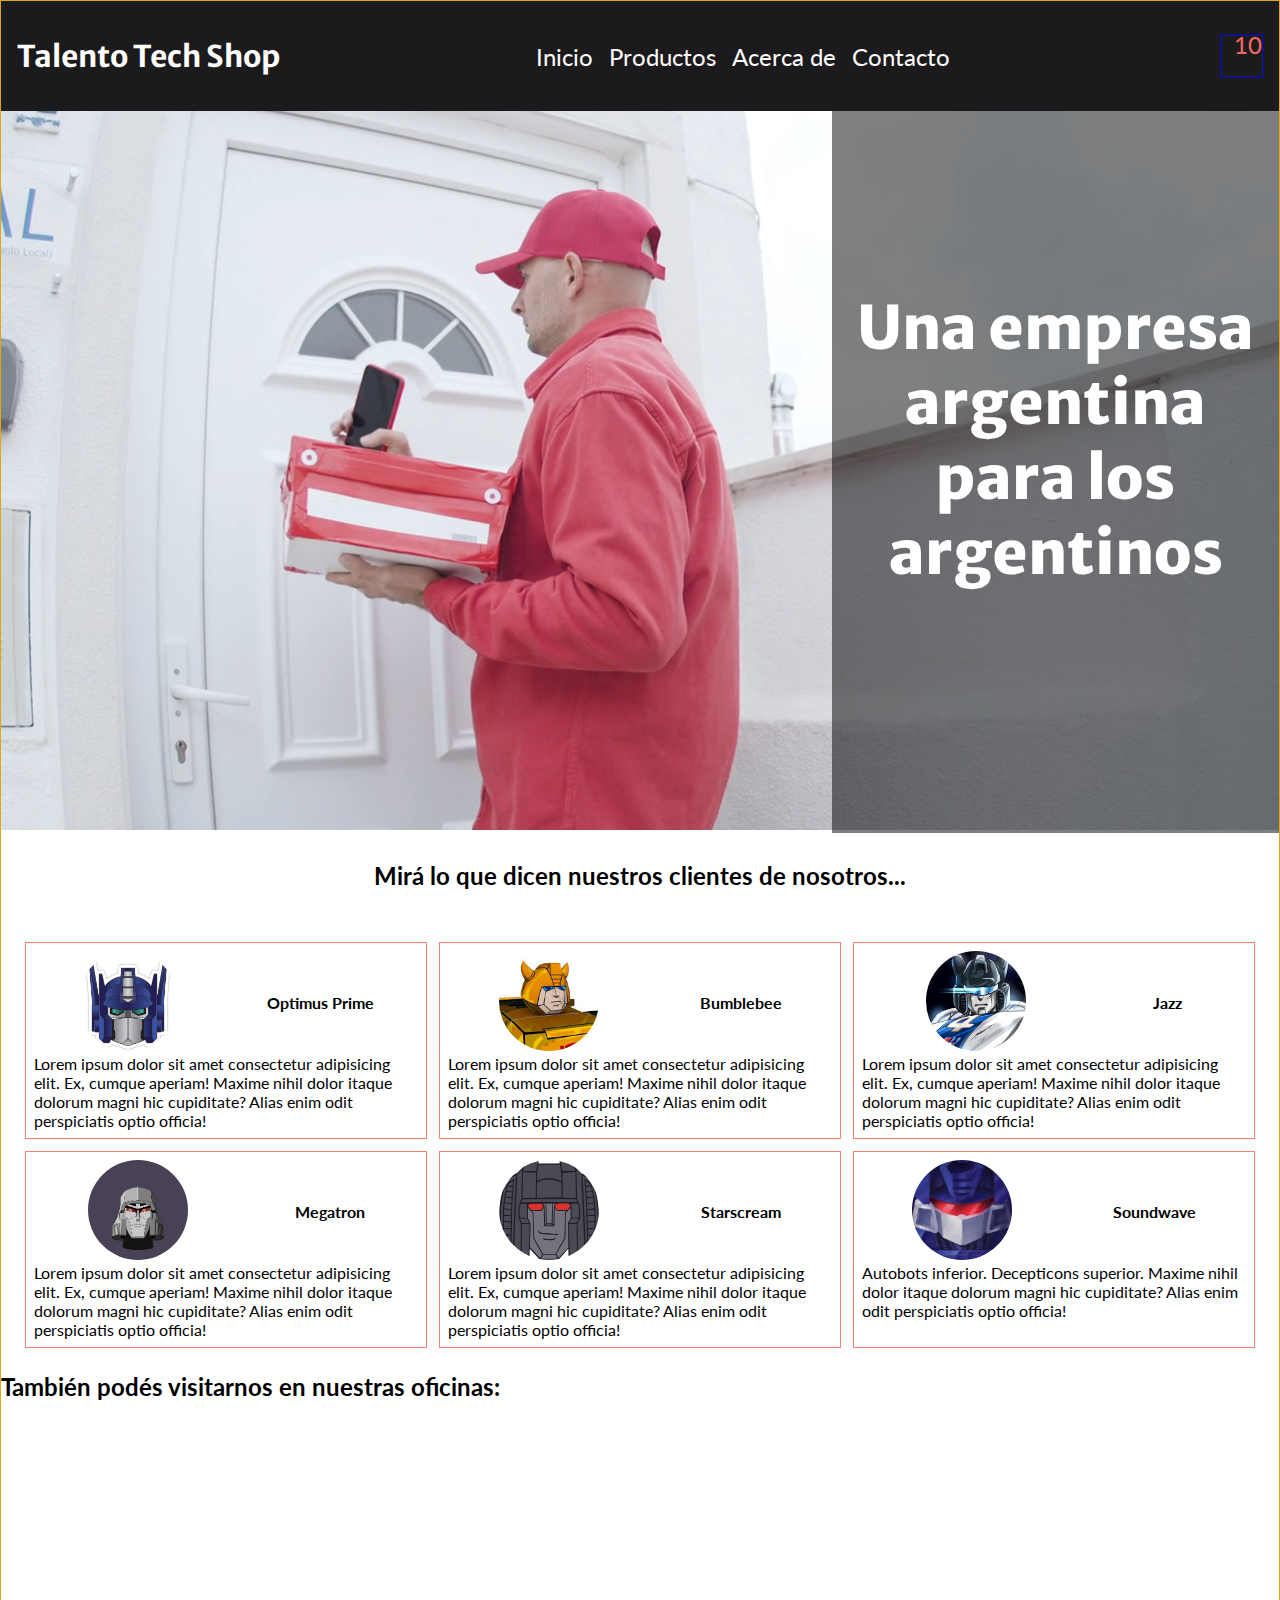
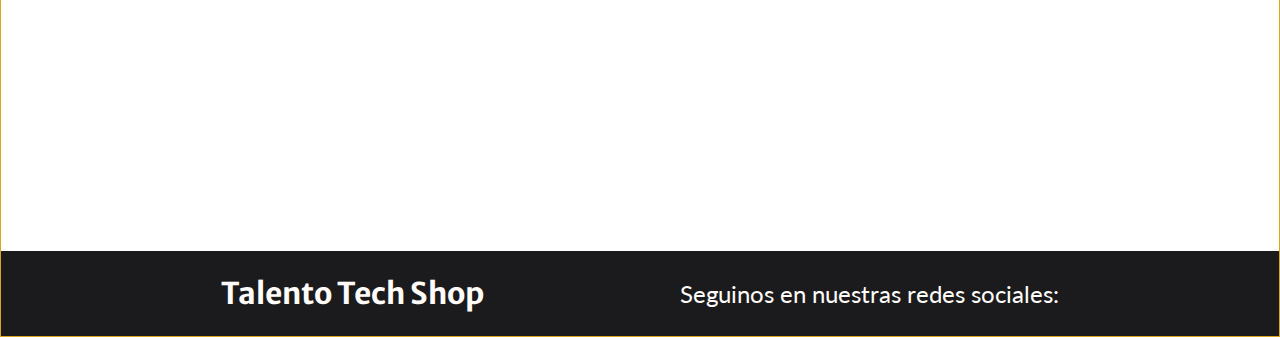
==== html/acerca-de.html @ 22b20399 "Ae agregan reseñas" ====
<!DOCTYPE html>
<html lang="es">
<head>
    <meta charset="UTF-8">
    <meta name="viewport" content="width=device-width, initial-scale=1.0">
    <title>Talento Tech Store - Acerca de </title>

    <!--CDN FONTAWESOME-->
    <link rel="stylesheet" href="https://cdnjs.cloudflare.com/ajax/libs/font-awesome/6.6.0/css/all.min.css" integrity="sha512-Kc323vGBEqzTmouAECnVceyQqyqdsSiqLQISBL29aUW4U/M7pSPA/gEUZQqv1cwx4OnYxTxve5UMg5GT6L4JJg==" crossorigin="anonymous" referrerpolicy="no-referrer">

    <link rel="stylesheet" href="../css/global.css">
    <link rel="stylesheet" href="../css/styles.css">
    <link rel="stylesheet" href="../css/acerca-de.css">
    <link rel="stylesheet" href="../css/footer.css">

</head>
<body>
    <div class="contenedor-principal">

        <header>
            <div class="logo">
                <h3>Talento Tech Shop <span><i class="fa-solid fa-gift"></i></span></h3>
            </div>
            
            <!-- IGUAL ESTE NAV VA A SER REEMPLAZADO POR VERSION BOOTSTRAP-->

            <nav>
                <ul>
                    <li><a href="../index.html">Inicio</a></li>
                    <li><a href="../index.html#seccion-productos">Productos</a></li>
                    <li><a href="acerca-de.html">Acerca de</a></li>
                    <li><a href="contacto.html ">Contacto</a></li>
                </ul>
            </nav> <!-- fin nav-->

            <!--ACA VA EL ICONO DEL CARRITO ETC-->
            <div class="contenedor-carrito">
                <a href="#">
                    <i class="fa-solid fa-cart-shopping"></i>
                </a>

                <span class="numero-carrito" id="numero-carrito">10</span>
            </div> <!-- fin div carrito-->

        </header> <!-- fin header-->

        <main>

            <section class="hero-video">

                <div class="hero-video-contenedor">

                    <video autoplay muted loop>
                        <source src="../assets/video/hero-video.mp4" type="video/mp4">
                    </video>

                    <div class="hero-video-overlay">
                        <h1>Una empresa argentina para los argentinos</h1>
                    </div>

                </div>

            </section> <!--fin hero video-->


            <section class="resenhas">
                <h2>Mirá lo que dicen nuestros clientes de nosotros...</h2>

                <div class="resenhas-contenedor">

                    <!--tarjeta reseña-->
                    <article class="resenha-tarjeta">
                        <div class="resenha-tarjeta__superior">
                            <div class="resenha-tarjeta__imagen">
                                <img src="../assets/img/resenhas/opti.jpg" alt="">
                            </div>
                            <div class="resenha-tarjeta__nombre">
                                <h4>Optimus Prime</h4>
                            </div>
                        </div>
                        <div class="resenha-tarjeta__inferior">
                            <span>
                                <i class="fa-solid fa-star"></i>
                                <i class="fa-solid fa-star"></i>
                                <i class="fa-solid fa-star"></i>
                                <i class="fa-solid fa-star"></i>
                                <i class="fa-solid fa-star"></i>
                            </span>

                            <p>
                                Lorem ipsum dolor sit amet consectetur adipisicing elit. Ex, cumque aperiam! Maxime nihil dolor itaque dolorum magni hic cupiditate? Alias enim odit perspiciatis optio officia!  
                            </p>
                        </div>
                
                    </article> <!--fin tarjeta reseña-->

                    <!--tarjeta reseña-->
                    <article class="resenha-tarjeta">
                        <div class="resenha-tarjeta__superior">
                            <div class="resenha-tarjeta__imagen">
                                <img src="../assets/img/resenhas/b.jpg" alt="">
                            </div>
                            <div class="resenha-tarjeta__nombre">
                                <h4>Bumblebee</h4>
                            </div>
                        </div>
                        <div class="resenha-tarjeta__inferior">
                            <span>
                                <i class="fa-solid fa-star"></i>
                                <i class="fa-solid fa-star"></i>
                                <i class="fa-solid fa-star"></i>
                                <i class="fa-solid fa-star"></i>
                                <i class="fa-solid fa-star-half-stroke"></i>
                            </span>

                            <p>
                                Lorem ipsum dolor sit amet consectetur adipisicing elit. Ex, cumque aperiam! Maxime nihil dolor itaque dolorum magni hic cupiditate? Alias enim odit perspiciatis optio officia!  
                            </p>
                        </div>
                
                    </article> <!--fin tarjeta reseña-->

                    <!--tarjeta reseña-->
                    <article class="resenha-tarjeta">
                        <div class="resenha-tarjeta__superior">
                            <div class="resenha-tarjeta__imagen">
                                <img src="../assets/img/resenhas/jazz.jpg" alt="">
                            </div>
                            <div class="resenha-tarjeta__nombre">
                                <h4>Jazz</h4>
                            </div>
                        </div>
                        <div class="resenha-tarjeta__inferior">
                            <span>
                                <i class="fa-solid fa-star"></i>
                                <i class="fa-solid fa-star"></i>
                                <i class="fa-solid fa-star"></i>
                                <i class="fa-solid fa-star"></i>
                                <i class="fa-solid fa-star-half-stroke"></i>
                            </span>

                            <p>
                                Lorem ipsum dolor sit amet consectetur adipisicing elit. Ex, cumque aperiam! Maxime nihil dolor itaque dolorum magni hic cupiditate? Alias enim odit perspiciatis optio officia!  
                            </p>
                        </div>
                
                    </article> <!--fin tarjeta reseña-->

                    <!--tarjeta reseña-->
                    <article class="resenha-tarjeta">
                        <div class="resenha-tarjeta__superior">
                            <div class="resenha-tarjeta__imagen">
                                <img src="../assets/img/resenhas/megatron.jpg" alt="">
                            </div>
                            <div class="resenha-tarjeta__nombre">
                                <h4>Megatron</h4>
                            </div>
                        </div>
                        <div class="resenha-tarjeta__inferior">
                            <span>
                                <i class="fa-solid fa-star"></i>
                                <i class="fa-solid fa-star"></i>
                                <i class="fa-solid fa-star"></i>
                                <i class="fa-solid fa-star"></i>
                                <i class="fa-solid fa-star"></i>
                            </span>

                            <p>
                                Lorem ipsum dolor sit amet consectetur adipisicing elit. Ex, cumque aperiam! Maxime nihil dolor itaque dolorum magni hic cupiditate? Alias enim odit perspiciatis optio officia!  
                            </p>
                        </div>
                
                    </article> <!--fin tarjeta reseña-->

                    <!--tarjeta reseña-->
                    <article class="resenha-tarjeta">
                        <div class="resenha-tarjeta__superior">
                            <div class="resenha-tarjeta__imagen">
                                <img src="../assets/img/resenhas/screamy.jpg" alt="">
                            </div>
                            <div class="resenha-tarjeta__nombre">
                                <h4>Starscream</h4>
                            </div>
                        </div>
                        <div class="resenha-tarjeta__inferior">
                            <span>
                                <i class="fa-solid fa-star"></i>
                                <i class="fa-solid fa-star"></i>
                                <i class="fa-solid fa-star"></i>
                                <i class="fa-solid fa-star"></i>
                            </span>

                            <p>
                                Lorem ipsum dolor sit amet consectetur adipisicing elit. Ex, cumque aperiam! Maxime nihil dolor itaque dolorum magni hic cupiditate? Alias enim odit perspiciatis optio officia!  
                            </p>
                        </div>
                
                    </article> <!--fin tarjeta reseña-->

                    <!--tarjeta reseña-->
                    <article class="resenha-tarjeta">
                        <div class="resenha-tarjeta__superior">
                            <div class="resenha-tarjeta__imagen">
                                <img src="../assets/img/resenhas/sw.jpg" alt="">
                            </div>
                            <div class="resenha-tarjeta__nombre">
                                <h4>Soundwave</h4>
                            </div>
                        </div>
                        <div class="resenha-tarjeta__inferior">
                            <span>
                                <i class="fa-solid fa-star"></i>
                                <i class="fa-solid fa-star"></i>
                                <i class="fa-solid fa-star"></i>
                                <i class="fa-solid fa-star"></i>
                                <i class="fa-solid fa-star"></i>
                            </span>

                            <p>
                                Autobots inferior. Decepticons superior.  Maxime nihil dolor itaque dolorum magni hic cupiditate? Alias enim odit perspiciatis optio officia!  
                            </p>
                        </div>
                
                    </article> <!--fin tarjeta reseña-->



                </div> <!--fin contenedor reseñas-->


            </section>


            <section class="ubicacion">
                <h2>También podés visitarnos en nuestras oficinas:</h2>

                <div class="ubicacion-contenedor-mapa">
                    <iframe id="iframe-mapa" src="https://www.google.com/maps/embed?pb=!1m14!1m8!1m3!1d13131.600740787308!2d-58.5583604!3d-34.6319626!3m2!1i1024!2i768!4f13.1!3m3!1m2!1s0x95bcc7fe97b657a3%3A0xe22fb5b7c759d3fe!2sCampito%20de%20Ciudadela!5e0!3m2!1ses-419!2sar!4v1729576855655!5m2!1ses-419!2sar" width="600" height="450" style="border:0;" allowfullscreen="" loading="lazy" referrerpolicy="no-referrer-when-downgrade"></iframe>
                </div>

                

            </section> <!--fin seccion ubicacion-->

    
        </main> <!-- fin main-->

        <footer id="footer">
            <div class="logo">
                <h3>Talento Tech Shop <span><i class="fa-solid fa-gift"></i></span></h3>
            </div>

            <div class="footer-contenido">
                <p>Seguinos en nuestras redes sociales:</p>

                <ul>
                    <li><a href="https://www.facebook.com/"><i class="fa-brands fa-square-facebook"></i></a></li>
                    <li><a href="https://x.com/?lang=es"><i class="fa-brands fa-square-x-twitter"></i></a></li>
                    <li><a href="https://www.instagram.com/?hl=es"><i class="fa-brands fa-square-instagram"></i></a></li>
                    <li><a href="https://ar.pinterest.com/"><i class="fa-brands fa-square-pinterest"></i></a></li>
                </ul>
            </div>
    
        </footer> <!-- fin footer-->

    </div> <!-- fin contenedor principal-->

</body>
</html>
---- css/global.css ----
/* En este archivo se declarn variables estilos comunes a todo el sitio y clases de utilidad*/


/* FUENTES */
/*========================================*/
    /* PARA TITULOS ETC */
/*Merriweather Sans"*/
@import url('https://fonts.googleapis.com/css2?family=Merriweather+Sans:ital,wght@0,300..800;1,300..800&display=swap');

    /* REGULAR */
/*Lato*/
@import url('https://fonts.googleapis.com/css2?family=Lato:ital,wght@0,100;0,300;0,400;0,700;0,900;1,100;1,300;1,400;1,700;1,900&display=swap');


/* VARIABLES*/
/*========================================*/
:root{
    /*FUENTES*/
    --ff-destaque: "Merriweather Sans", sans-serif;
    --ff-regular: "Lato", sans-serif;
    /* COLORES */
    --color-turquoise-blue: #70D1E1;
    --color-verdigris: #00AFB5;
    --color-bittersweet: #F56960;
    --color-baby-powder: #FFFCF9;
    --color-rose: #FF0080;
    --color-onyx: #3C3C3C;
    --color-night: #0C0F0A;
    --color-eerie-black: #1B1B1E;

    /*Medidas*/
    --header-height:110px;

}

/* RESET */
/*========================================*/
*{
    margin: 0;
    padding: 0;
    box-sizing: border-box;
}


/* Estilos de elementos HTML */

body{
    font-family: var(--ff-regular);
}

h1{
    font-family: var(--ff-destaque);
    font-weight: 800;
    font-size: 4rem;
    margin-bottom: 4rem;
}


a{
    text-decoration: none;
    color: inherit;
}

ul{
    list-style: none;
}


/* CLASES DE UTILIDAD*/
/*========================================*/
.contenedor-principal{
    max-width: 1320px;
    margin: 0 auto;

    /*debug*/
    border: 1px solid goldenrod;
}

.cta-btn{
    background-color: var(--color-rose);
    color: var(--color-baby-powder);
    font-size: 1.5rem;
    display: inline-block;
    padding: 12px 24px;
    border-radius: 12px;
    font-family: var(--ff-regular);
}
---- css/styles.css ----
/* _____________________________________________________________________________________________________________________________________ */


/* HEADER / NAV
/*========================================*/

header{
    height: var(--header-height);
    padding: 1rem;
    display: flex;
    align-items: center;
    justify-content: space-between;


    background-color: var(--color-eerie-black);
    color: var(--color-baby-powder);
}


nav ul{
    display: flex;
    align-items: center;
    justify-content: space-between;
    font-family: var(--ff-regular);
}

nav ul li{
    display: inline-block;
    margin-right: 1rem;
    font-size: 1.5rem;
}


.logo{
    font-family: var(--ff-destaque);
    font-size: 1.6rem;
}


/*Icono de carrito y cantidad de items */

.contenedor-carrito{
    position: relative;
    padding: 1.25rem;

    /*debug**/
    border: 1px solid blue;
    
}

.contenedor-carrito i{
    font-size: 1.75rem;

}

.numero-carrito{
    position: absolute;
    top: -6px;
    right: 0px;
    font-size: 1.5rem;
    
    color: #F56960;
}



/*Ponele que esto se puede usar para una animacion si se le pone un poco de cariño*/
#seccion-productos h2::after{
    content: "";
    height: 4px;
    width: 10%;
    background-color: #0C0F0A;
    position: absolute;
    bottom: 1px;
    left:50%;
    /*transform: translateX(-50%);*/
    transform: translateX(-50%);
}













/* ESTILOS DE ACERCA DE 
/*========================================*/


.ubicacion-contenedor-mapa{
    display: flex;
    align-items: center;
    justify-content: center;
}




/* 
/*========================================*/









/* PAGINA DE CONTACTO
/*========================================*/

.titulo-contacto{
    text-align: center;
    margin: 1.5rem 0;
}

.contenedor-contacto{
    /*QUE DESASTRE ESTO POR DIOS 🦜🦜🦜🦜🦜🦜🦜🦜🦜👻*/
    /*max-height: calc(80vh - var(--header-height));*/

    display: flex;

    border-radius: 1rem;

    overflow: hidden;
    padding: 1.25rem;

    

    box-shadow: rgba(0, 0, 0, 0.17) 0px -23px 25px 0px inset, rgba(0, 0, 0, 0.15) 0px -36px 30px 0px inset, rgba(0, 0, 0, 0.1) 0px -79px 40px 0px inset, rgba(0, 0, 0, 0.06) 0px 2px 1px, rgba(0, 0, 0, 0.09) 0px 4px 2px, rgba(0, 0, 0, 0.09) 0px 8px 4px, rgba(0, 0, 0, 0.09) 0px 16px 8px, rgba(0, 0, 0, 0.09) 0px 32px 16px;
}

.contenedor-contacto-izquierda{
    padding: 0.75rem;
    flex-basis: 50%;
    display: flex;
    flex-direction: column;
    justify-content: space-evenly;
    font-size: 2rem;
    
}



.contenedor-contacto-derecha{
    flex-basis: 50%;
}

.contenedor-contacto-derecha img{
    display: block;
    width: 100%;
    transform: scaleX(-1);
}

.campo-formulario{
    display: flex;
    justify-content: space-between;

}

.campo-formulario label{
    justify-self: flex-start;
}

.campo-formulario input,textarea{
    font-size: 2rem;
    padding: 0.5rem;
    border-radius: 8px;
    border: 2px solid salmon;
    justify-self: flex-start;
}










/*            MEDIA QUERIES               */
/*========================================*/
/*========================================*/


/*ESTA MEDIA QUERIE ES PROVISORIA PORQUE LA NAV PASA A SER EN BOOTSTRAP*/

@media screen and (max-width: 992px){
    nav{
        display: none;
    }
}

/*******************************************************/

/* Celulares pequeños < 576 px */
@media screen and (max-width: 576px){

    /*Ignoro el logo del nav por ahora ... despues viene Bootstrap */

    /*ACERCA DE */
    /*===============*/

    /* Iframe con mapa */
    #iframe-mapa{
        width:90%;
    }

}
---- css/acerca-de.css ----
/* La sección hero con el video */

.hero-video{
    position: relative;
    width: 100%;
    overflow: hidden;
}

.hero-video video{
    width: 100%;
    height: 100%;
    object-fit: cover;
}

.hero-video-overlay{
    position: absolute;
    top: 0;
    right: 0; 
    width: 35%; 
    height: 100%;
    background-color: rgba(0, 0, 0, 0.5);
    display: flex;
    justify-content: center;
    align-items: center;
    padding: 20px;
}

.hero-video-overlay h1{
    color: white;
    font-size: 3.75rem; 
    text-align: center;
}




/* La seccion de las reseñas */


.resenhas h2{
    text-align: center;
    margin: 1.75rem 0;
}

.resenhas-contenedor{
    padding: 1.5rem;
    display: grid;
    grid-template-columns: repeat(3,1fr);
    gap: 0.75rem;
}

.resenha-tarjeta{

    padding: 0.5rem;

    /*debug*/
    border: 1px solid salmon;
}

.resenha-tarjeta__superior{
    display: flex;
    align-items: center;
    justify-content: space-around;
}

.resenha-tarjeta__imagen img{
    width: 100px;
    height: 100px;
    border-radius: 50%;
}



/* MEDIA QUERIES */
/* ____________________________________________ */

@media screen and (max-width: 767px){
    /*Se esconde el video en pantallas pequeñas */
    .hero-video video{
        display: none;
    }
    
    .hero-video-overlay{
        position: static;
        width: 100%;
        background-color: var(--color-rose);
        font-size: 1.25rem;
    }

    .hero-video-overlay h1{
        font-size: 2.75rem; 
    }

}

@media screen and (min-width: 768px) and (max-width: 992px){
    /*Se muestra el video pero el overlay pasa a estar debajo*/
    .hero-video-overlay{
        background-color: var(--color-rose);
        position: static;
        width: 100%;
    }

    .hero-video-overlay h1{
        font-size: 3.25rem; 
    }
}
---- css/footer.css ----
/* FOOTER */
/*========================================*/

#footer{
    background-color: var(--color-eerie-black);
    color: var(--color-baby-powder);

    padding: 1.5rem;
    font-size: 1.5rem;

    display: flex;
    align-items: center;
    justify-content: space-evenly;
}

.footer-contenido{
    display: flex;
    flex-direction: column;
}

.footer-contenido ul{
    display: flex;
    justify-content: space-evenly;
}

.footer-contenido li{
    display: inline-block;
    margin-right: 1rem;
}

.footer-contenido i{
    font-size: 2rem;
}
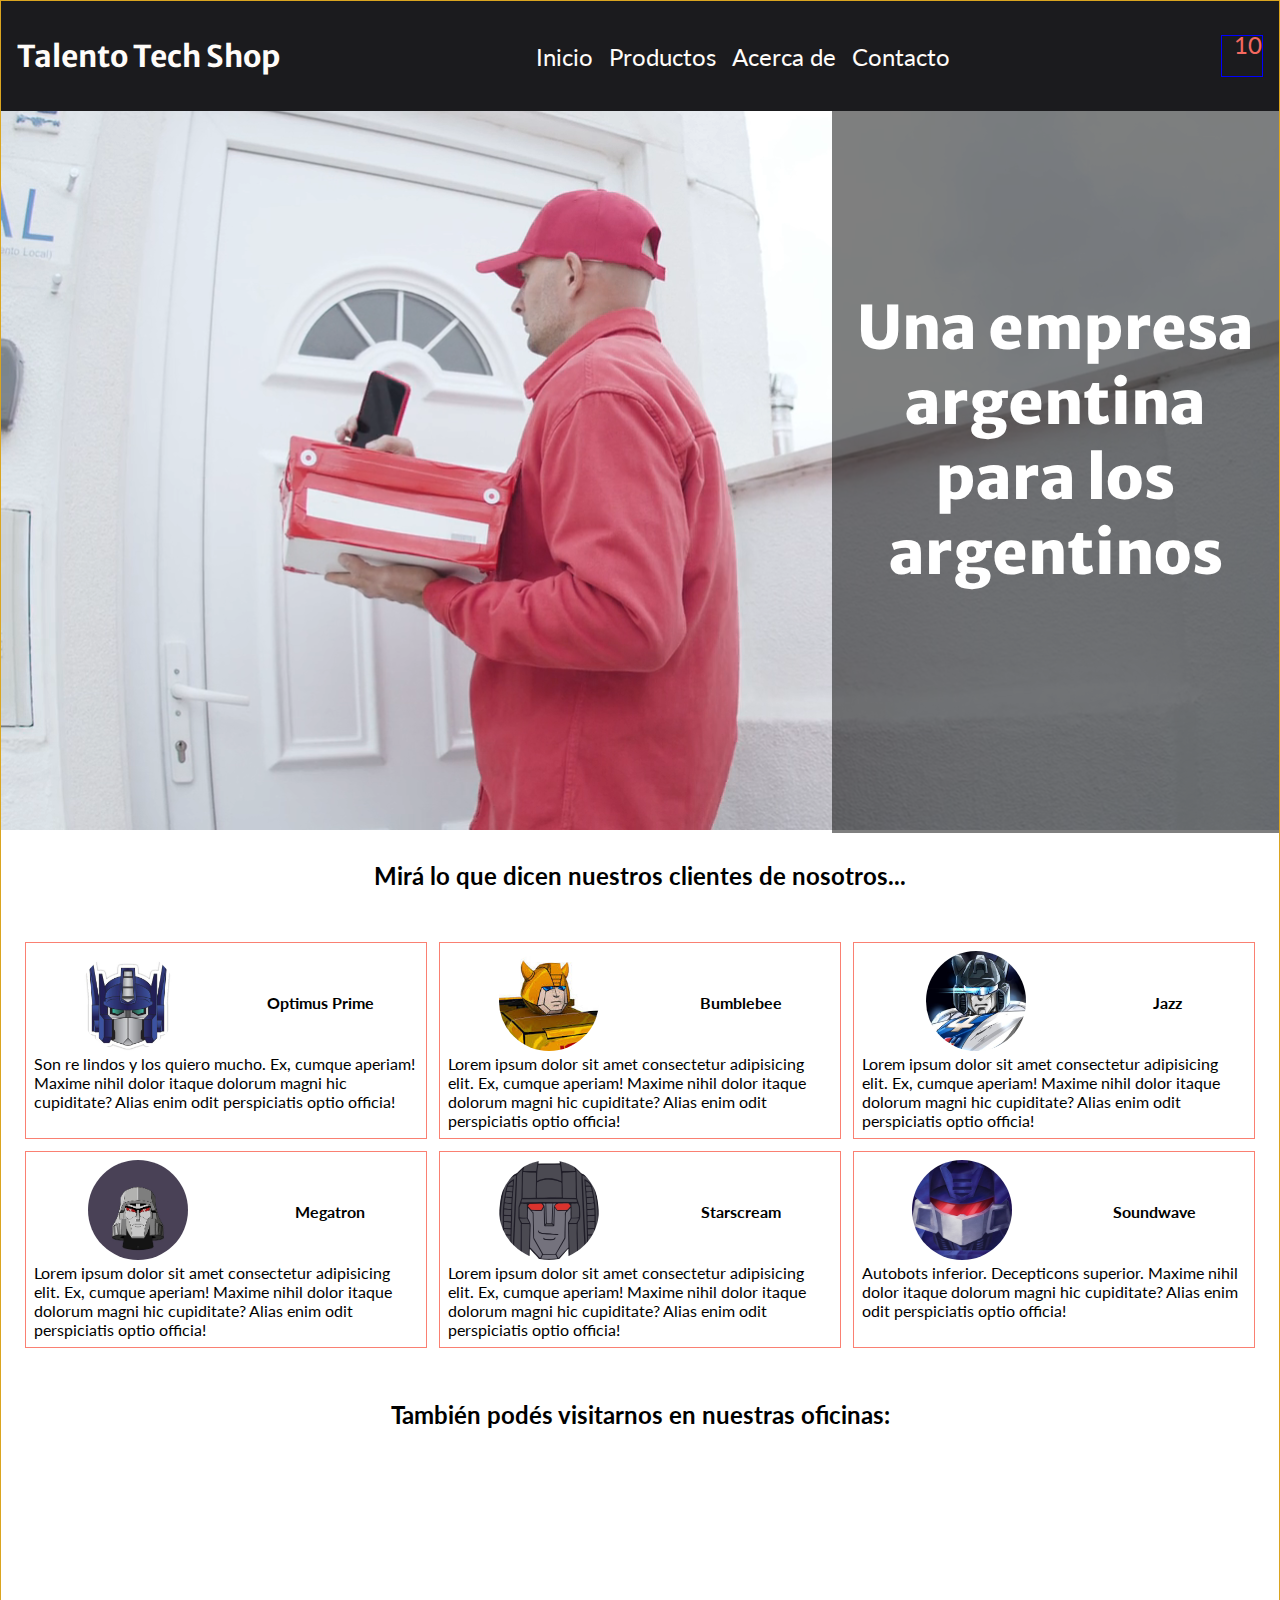
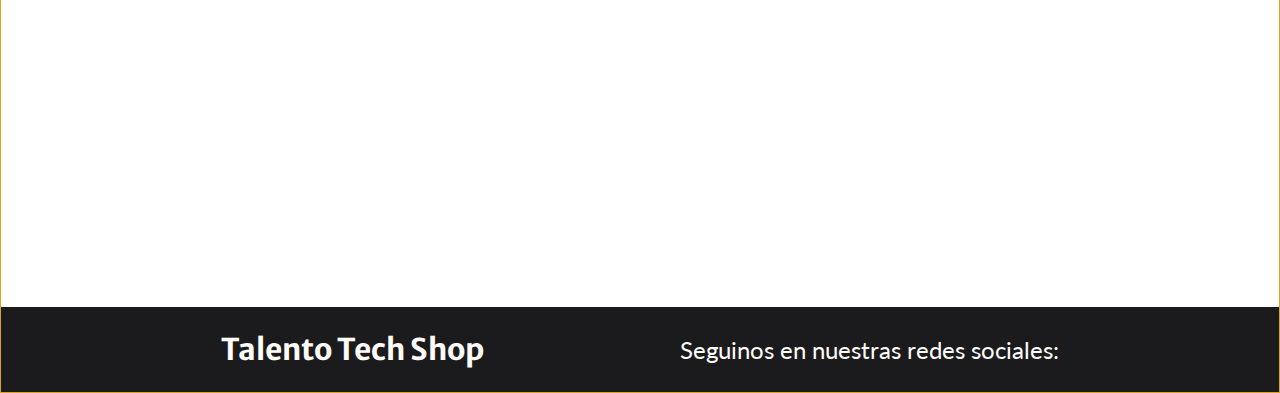
==== commit 67aa321f: "Corrigiendo estilos en contacto.html" ====
--- a/html/acerca-de.html
+++ b/html/acerca-de.html
@@ -88,7 +88,7 @@
                             </span>
 
                             <p>
-                                Lorem ipsum dolor sit amet consectetur adipisicing elit. Ex, cumque aperiam! Maxime nihil dolor itaque dolorum magni hic cupiditate? Alias enim odit perspiciatis optio officia!  
+                                Son re lindos y los quiero mucho. Ex, cumque aperiam! Maxime nihil dolor itaque dolorum magni hic cupiditate? Alias enim odit perspiciatis optio officia!  
                             </p>
                         </div>
                 
--- a/css/styles.css
+++ b/css/styles.css
@@ -91,38 +91,10 @@
 
 
 
-
-/* ESTILOS DE ACERCA DE 
+/* PAGINA DE CONTACTO
 /*========================================*/
 
 
-.ubicacion-contenedor-mapa{
-    display: flex;
-    align-items: center;
-    justify-content: center;
-}
-
-
-
-
-/* 
-/*========================================*/
-
-
-
-
-
-
-
-
-
-/* PAGINA DE CONTACTO
-/*========================================*/
-
-.titulo-contacto{
-    text-align: center;
-    margin: 1.5rem 0;
-}
 
 .contenedor-contacto{
     /*QUE DESASTRE ESTO POR DIOS 🦜🦜🦜🦜🦜🦜🦜🦜🦜👻*/
@@ -140,6 +112,7 @@
     box-shadow: rgba(0, 0, 0, 0.17) 0px -23px 25px 0px inset, rgba(0, 0, 0, 0.15) 0px -36px 30px 0px inset, rgba(0, 0, 0, 0.1) 0px -79px 40px 0px inset, rgba(0, 0, 0, 0.06) 0px 2px 1px, rgba(0, 0, 0, 0.09) 0px 4px 2px, rgba(0, 0, 0, 0.09) 0px 8px 4px, rgba(0, 0, 0, 0.09) 0px 16px 8px, rgba(0, 0, 0, 0.09) 0px 32px 16px;
 }
 
+/*Esta era la clase del form !!!!!!!!!!!!!!!!!!!!!!!!!!!!!!!!!!!!! */
 .contenedor-contacto-izquierda{
     padding: 0.75rem;
     flex-basis: 50%;
@@ -152,34 +125,18 @@
 
 
 
-.contenedor-contacto-derecha{
-    flex-basis: 50%;
-}
 
-.contenedor-contacto-derecha img{
-    display: block;
-    width: 100%;
-    transform: scaleX(-1);
-}
 
-.campo-formulario{
-    display: flex;
-    justify-content: space-between;
 
-}
+/* .campo-formulario label{
+    justify-self: flex-start;
+} */
 
-.campo-formulario label{
-    justify-self: flex-start;
-}
-
-.campo-formulario input,textarea{
-    font-size: 2rem;
-    padding: 0.5rem;
-    border-radius: 8px;
+/* .campo-formulario input,textarea{
     border: 2px solid salmon;
     justify-self: flex-start;
 }
-
+ */
 
 
 
--- a/css/acerca-de.css
+++ b/css/acerca-de.css
@@ -1,3 +1,11 @@
+
+h2{
+    text-align: center;
+    margin: 1.75rem 0;
+}
+
+
+
 /* La sección hero con el video */
 
 .hero-video{
@@ -70,6 +78,14 @@
 }
 
 
+/* Estilos del mapa en el iframe*/
+.ubicacion-contenedor-mapa{
+    display: flex;
+    align-items: center;
+    justify-content: center;
+}
+
+
 
 /* MEDIA QUERIES */
 /* ____________________________________________ */
@@ -91,6 +107,12 @@
         font-size: 2.75rem; 
     }
 
+
+    .resenhas-contenedor{
+        grid-template-columns: 1fr;
+        
+    }
+
 }
 
 @media screen and (min-width: 768px) and (max-width: 992px){
@@ -104,4 +126,9 @@
     .hero-video-overlay h1{
         font-size: 3.25rem; 
     }
+
+    .resenhas-contenedor{
+        grid-template-columns: repeat(2,1fr);
+        
+    }
 }
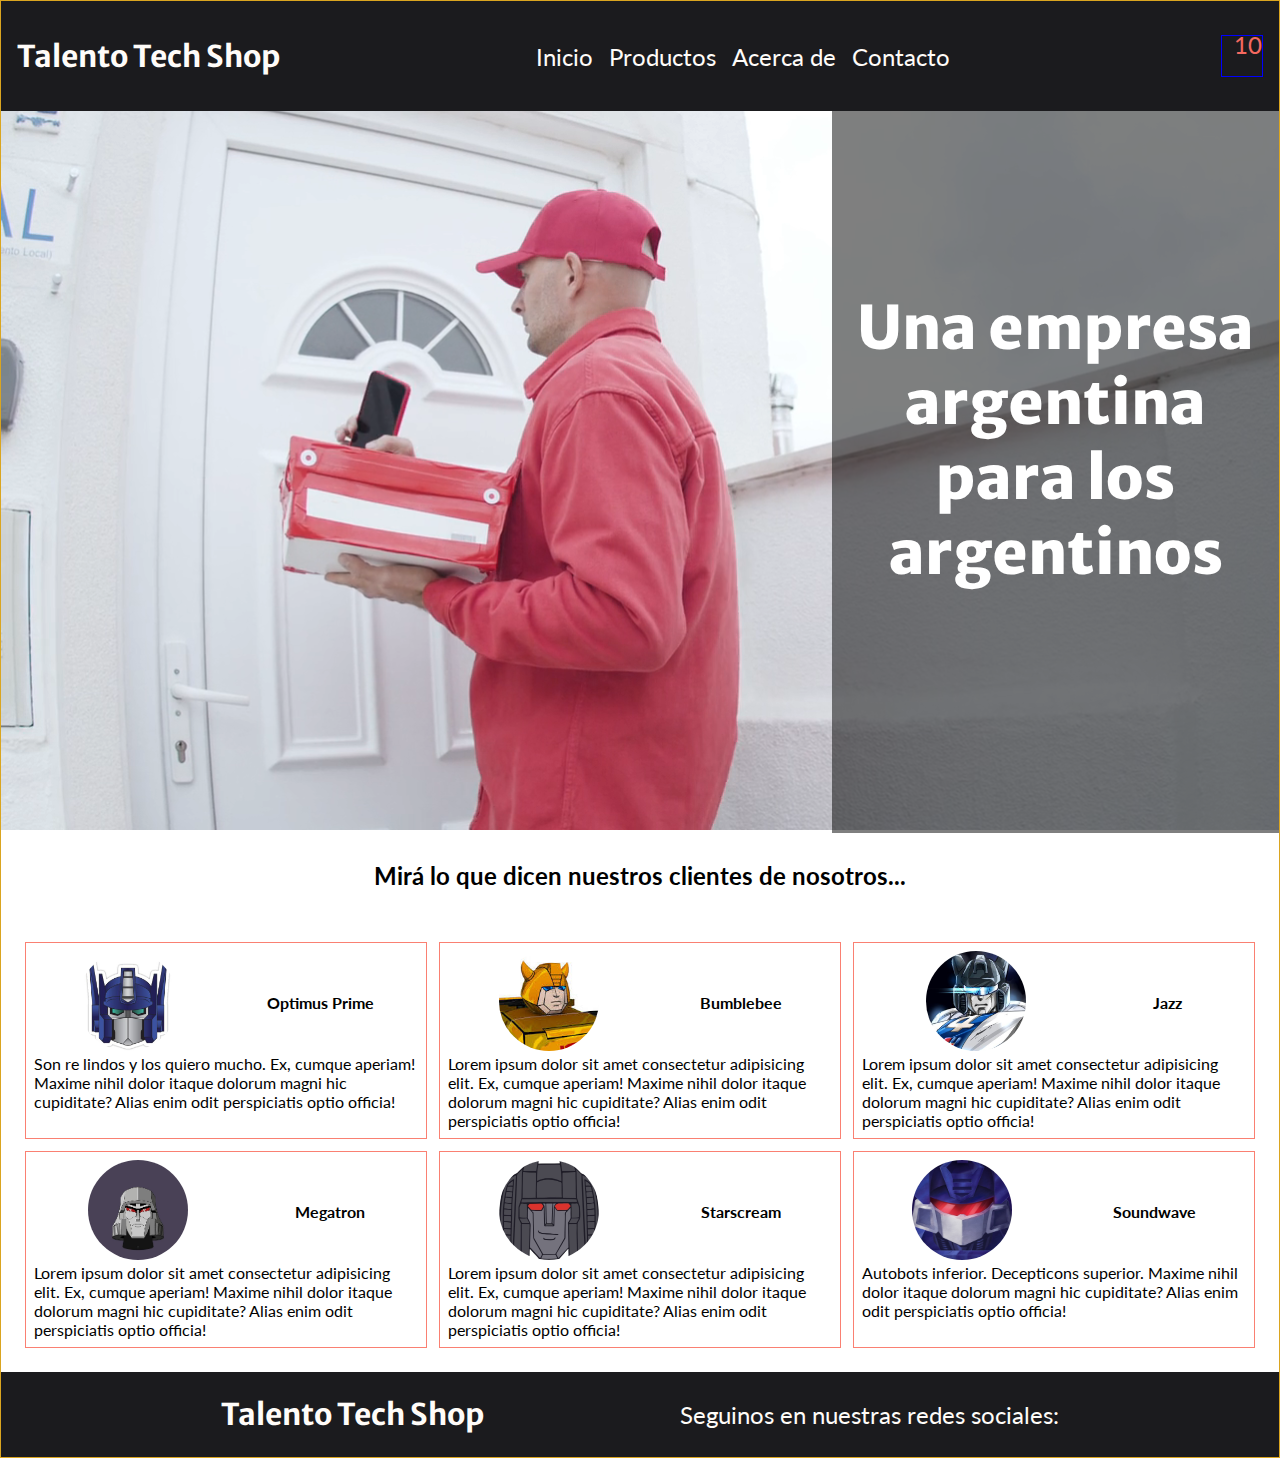
==== commit ba0c8493: "Se mueve el iframe del mapa a contacto.html" ====
--- a/html/acerca-de.html
+++ b/html/acerca-de.html
@@ -229,18 +229,6 @@
 
 
             </section>
-
-
-            <section class="ubicacion">
-                <h2>También podés visitarnos en nuestras oficinas:</h2>
-
-                <div class="ubicacion-contenedor-mapa">
-                    <iframe id="iframe-mapa" src="https://www.google.com/maps/embed?pb=!1m14!1m8!1m3!1d13131.600740787308!2d-58.5583604!3d-34.6319626!3m2!1i1024!2i768!4f13.1!3m3!1m2!1s0x95bcc7fe97b657a3%3A0xe22fb5b7c759d3fe!2sCampito%20de%20Ciudadela!5e0!3m2!1ses-419!2sar!4v1729576855655!5m2!1ses-419!2sar" width="600" height="450" style="border:0;" allowfullscreen="" loading="lazy" referrerpolicy="no-referrer-when-downgrade"></iframe>
-                </div>
-
-                
-
-            </section> <!--fin seccion ubicacion-->
 
     
         </main> <!-- fin main-->
--- a/css/styles.css
+++ b/css/styles.css
@@ -91,53 +91,6 @@
 
 
 
-/* PAGINA DE CONTACTO
-/*========================================*/
-
-
-
-.contenedor-contacto{
-    /*QUE DESASTRE ESTO POR DIOS 🦜🦜🦜🦜🦜🦜🦜🦜🦜👻*/
-    /*max-height: calc(80vh - var(--header-height));*/
-
-    display: flex;
-
-    border-radius: 1rem;
-
-    overflow: hidden;
-    padding: 1.25rem;
-
-    
-
-    box-shadow: rgba(0, 0, 0, 0.17) 0px -23px 25px 0px inset, rgba(0, 0, 0, 0.15) 0px -36px 30px 0px inset, rgba(0, 0, 0, 0.1) 0px -79px 40px 0px inset, rgba(0, 0, 0, 0.06) 0px 2px 1px, rgba(0, 0, 0, 0.09) 0px 4px 2px, rgba(0, 0, 0, 0.09) 0px 8px 4px, rgba(0, 0, 0, 0.09) 0px 16px 8px, rgba(0, 0, 0, 0.09) 0px 32px 16px;
-}
-
-/*Esta era la clase del form !!!!!!!!!!!!!!!!!!!!!!!!!!!!!!!!!!!!! */
-.contenedor-contacto-izquierda{
-    padding: 0.75rem;
-    flex-basis: 50%;
-    display: flex;
-    flex-direction: column;
-    justify-content: space-evenly;
-    font-size: 2rem;
-    
-}
-
-
-
-
-
-
-/* .campo-formulario label{
-    justify-self: flex-start;
-} */
-
-/* .campo-formulario input,textarea{
-    border: 2px solid salmon;
-    justify-self: flex-start;
-}
- */
-
 
 
 
@@ -161,19 +114,4 @@
 
 /*******************************************************/
 
-/* Celulares pequeños < 576 px */
-@media screen and (max-width: 576px){
 
-    /*Ignoro el logo del nav por ahora ... despues viene Bootstrap */
-
-    /*ACERCA DE */
-    /*===============*/
-
-    /* Iframe con mapa */
-    #iframe-mapa{
-        width:90%;
-    }
-
-}
-
-
--- a/css/acerca-de.css
+++ b/css/acerca-de.css
@@ -78,12 +78,6 @@
 }
 
 
-/* Estilos del mapa en el iframe*/
-.ubicacion-contenedor-mapa{
-    display: flex;
-    align-items: center;
-    justify-content: center;
-}
 
 
 
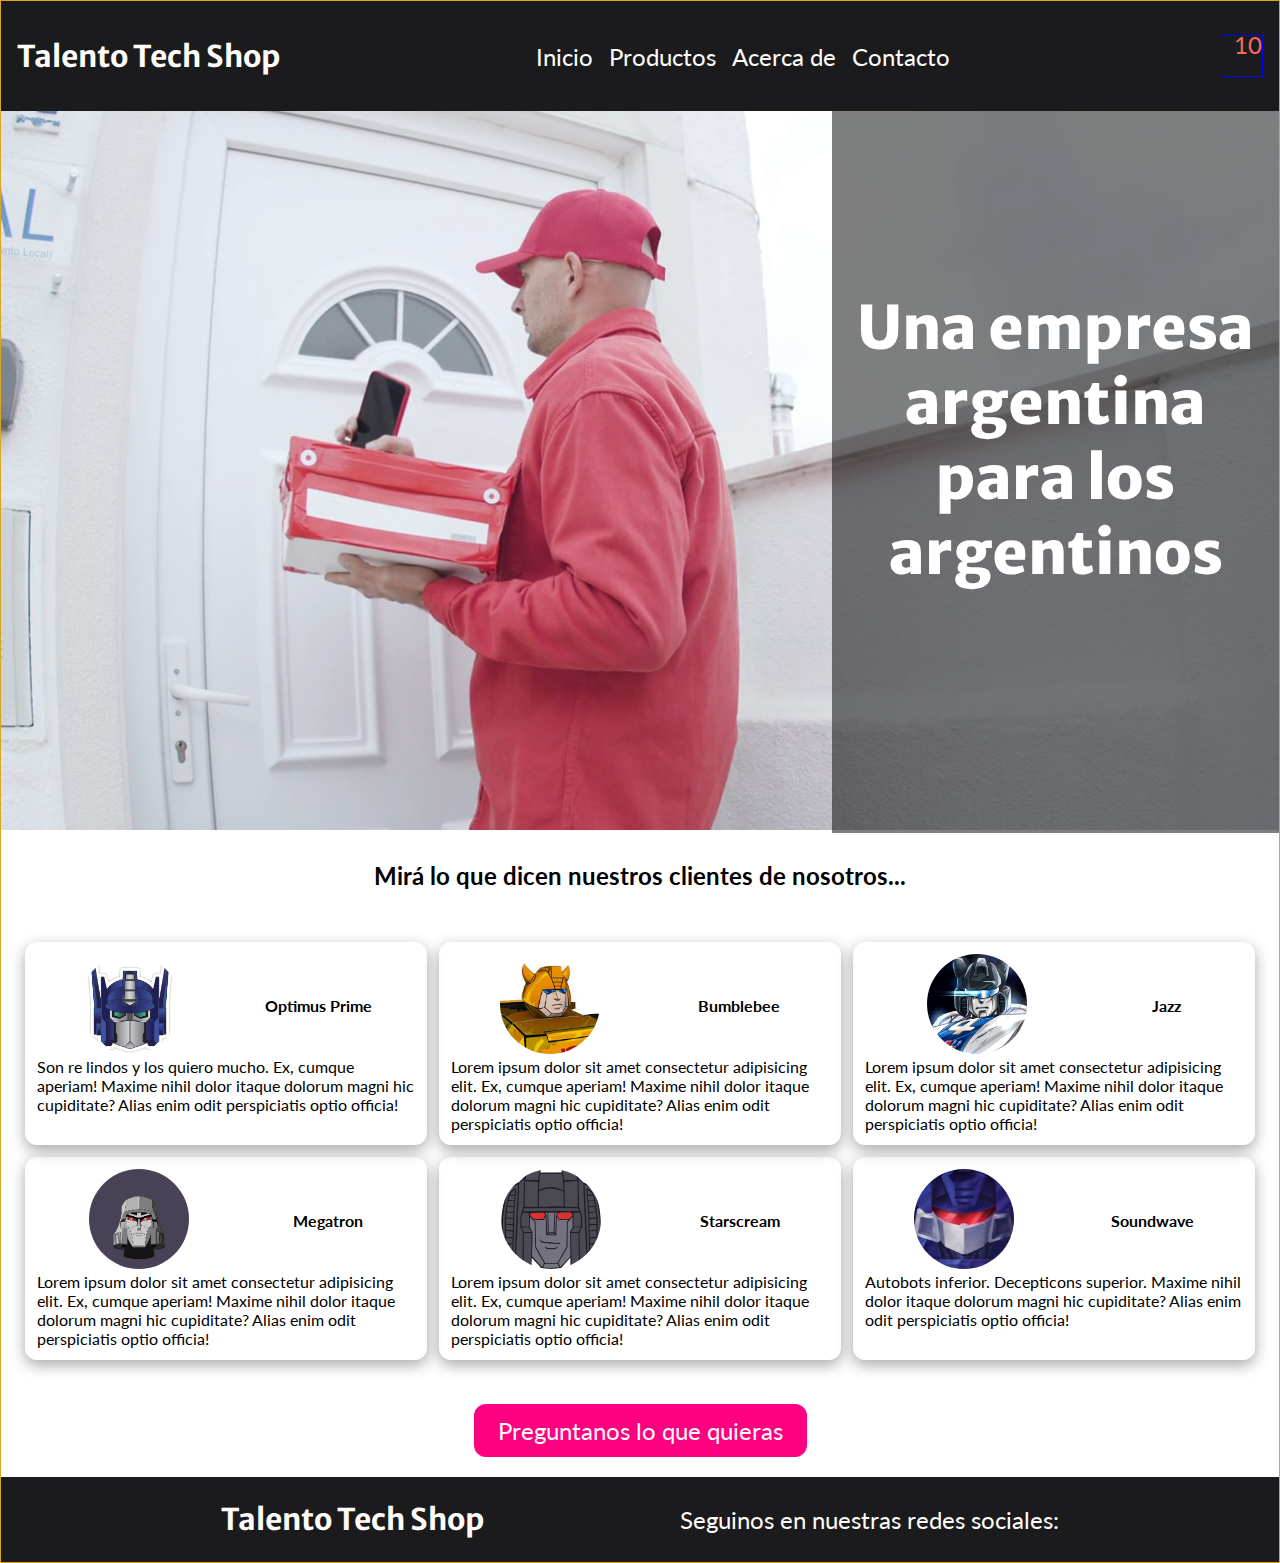
==== commit 59b68a96: "Todo listo para nav Bootstrap" ====
--- a/html/acerca-de.html
+++ b/html/acerca-de.html
@@ -224,10 +224,14 @@
                     </article> <!--fin tarjeta reseña-->
 
 
-
                 </div> <!--fin contenedor reseñas-->
 
-
+                <!--UN BOTÓN PARA IR A LA PAGINA DE CONTACTO-->
+                <div class="link-contacto">
+                    <a href="contacto.html" class="cta-btn">Preguntanos lo que quieras</a>
+                </div>
+
+                
             </section>
 
     
--- a/css/acerca-de.css
+++ b/css/acerca-de.css
@@ -58,11 +58,9 @@
 }
 
 .resenha-tarjeta{
-
-    padding: 0.5rem;
-
-    /*debug*/
-    border: 1px solid salmon;
+    padding: 0.75rem;
+    box-shadow: rgba(0, 0, 0, 0.35) 0px 5px 15px;
+    border-radius: 0.75rem;
 }
 
 .resenha-tarjeta__superior{
@@ -77,6 +75,12 @@
     border-radius: 50%;
 }
 
+.link-contacto{
+    display: flex;
+    align-items: center;
+    justify-content: center;
+    margin: 1.25rem 0;
+}
 
 
 
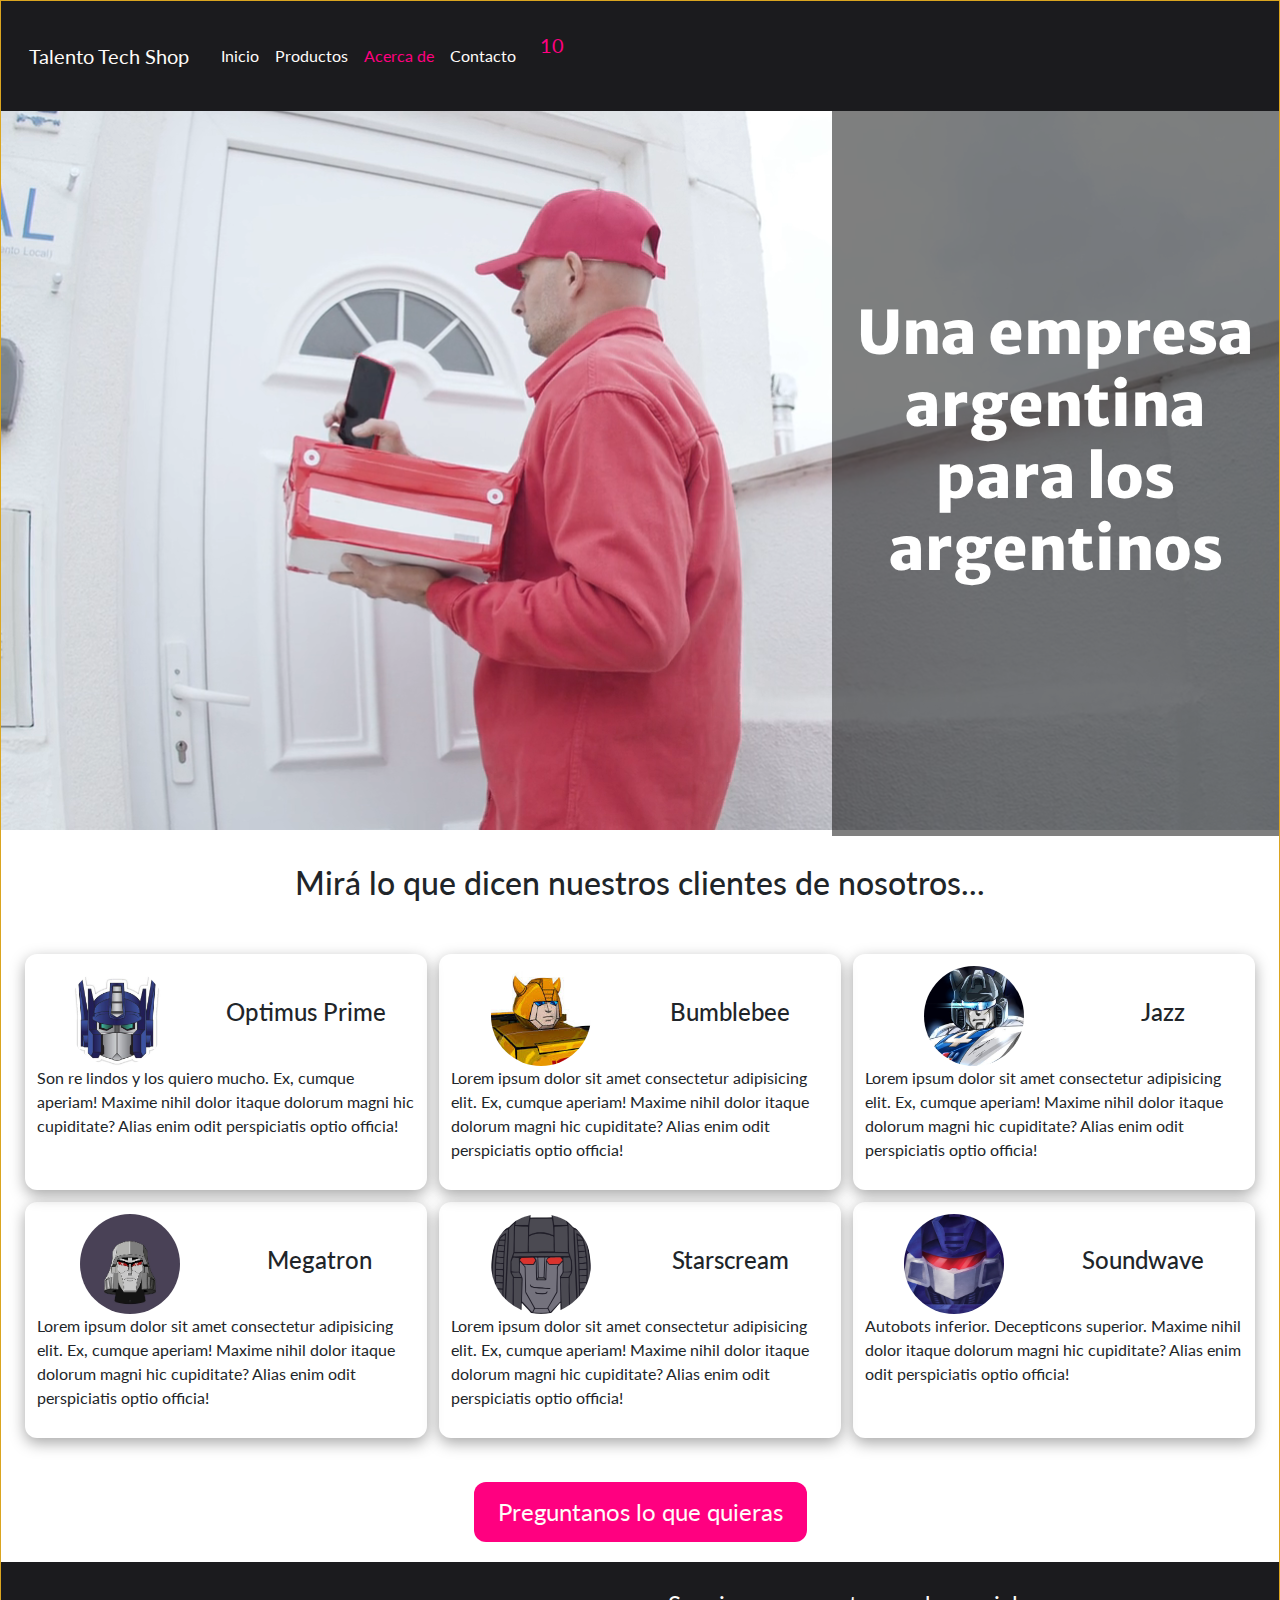
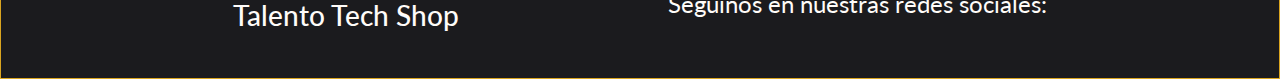
==== commit 546fe8c3: "La nav con Bootstrap esta toda rota pero con fe y con esperanza" ====
--- a/html/acerca-de.html
+++ b/html/acerca-de.html
@@ -5,11 +5,15 @@
     <meta name="viewport" content="width=device-width, initial-scale=1.0">
     <title>Talento Tech Store - Acerca de </title>
 
+    <!--CDN BOOTSTRAP-->
+    <link href="https://cdn.jsdelivr.net/npm/bootstrap@5.3.3/dist/css/bootstrap.min.css" rel="stylesheet" integrity="sha384-QWTKZyjpPEjISv5WaRU9OFeRpok6YctnYmDr5pNlyT2bRjXh0JMhjY6hW+ALEwIH" crossorigin="anonymous">
+    <script src="https://cdn.jsdelivr.net/npm/bootstrap@5.3.3/dist/js/bootstrap.bundle.min.js" integrity="sha384-YvpcrYf0tY3lHB60NNkmXc5s9fDVZLESaAA55NDzOxhy9GkcIdslK1eN7N6jIeHz" crossorigin="anonymous"></script>
+
     <!--CDN FONTAWESOME-->
     <link rel="stylesheet" href="https://cdnjs.cloudflare.com/ajax/libs/font-awesome/6.6.0/css/all.min.css" integrity="sha512-Kc323vGBEqzTmouAECnVceyQqyqdsSiqLQISBL29aUW4U/M7pSPA/gEUZQqv1cwx4OnYxTxve5UMg5GT6L4JJg==" crossorigin="anonymous" referrerpolicy="no-referrer">
 
     <link rel="stylesheet" href="../css/global.css">
-    <link rel="stylesheet" href="../css/styles.css">
+    <link rel="stylesheet" href="../css/navbar.css">
     <link rel="stylesheet" href="../css/acerca-de.css">
     <link rel="stylesheet" href="../css/footer.css">
 
@@ -18,29 +22,50 @@
     <div class="contenedor-principal">
 
         <header>
-            <div class="logo">
-                <h3>Talento Tech Shop <span><i class="fa-solid fa-gift"></i></span></h3>
-            </div>
+
+            <!--NAV CON BOOTSTRAP-->    
+            <nav class="navbar navbar-expand-lg">
+                <div class="container-fluid">
+                    <!--LOGO-->
+                    <a class="navbar-brand" href="#">Talento Tech Shop <span><i class="fa-solid fa-gift icono-logo"></i></span></a>
+                    <!--BOTON MENU MOVIL-->
+                    <button class="navbar-toggler" type="button" data-bs-toggle="collapse" data-bs-target="#navbarTogglerDemo02" aria-controls="navbarTogglerDemo02" aria-expanded="false" aria-label="Toggle navigation">
+                        <span class="navbar-toggler-icon"></span>
+                    </button>
+
+                    <!--CONTENEDOR LINKS-->
+                    <div class="collapse navbar-collapse" id="navbarTogglerDemo02">
+                        <ul class="navbar-nav me-auto mb-2 mb-lg-0">
+                            <!--INICIO-->
+                            <li class="nav-item">
+                                <a class="nav-link"  href="../index.html">Inicio</a>
+                            </li>
+                            <!--PRODUCTOS-->
+                            <li class="nav-item">
+                                <a class="nav-link" href="../index.html#seccion-productos">Productos</a>
+                            </li>
+                            <!--ACERCA DE -->
+                            <li class="nav-item">
+                                <a class="nav-link active" aria-current="page" href="acerca-de.html">Acerca de</a>
+                            </li>
+                            <!--CONTACTO -->
+                            <li class="nav-item">
+                                <a class="nav-link" href="contacto.html">Contacto</a>
+                            </li>
+                        </ul>
+
+                        <!--EL ICONO DEL CARRITO-->
+                        <div class="contenedor-carrito">
+                            <a href="#">
+                                <i class="fa-solid fa-cart-shopping"></i>
+                            </a>
             
-            <!-- IGUAL ESTE NAV VA A SER REEMPLAZADO POR VERSION BOOTSTRAP-->
-
-            <nav>
-                <ul>
-                    <li><a href="../index.html">Inicio</a></li>
-                    <li><a href="../index.html#seccion-productos">Productos</a></li>
-                    <li><a href="acerca-de.html">Acerca de</a></li>
-                    <li><a href="contacto.html ">Contacto</a></li>
-                </ul>
-            </nav> <!-- fin nav-->
-
-            <!--ACA VA EL ICONO DEL CARRITO ETC-->
-            <div class="contenedor-carrito">
-                <a href="#">
-                    <i class="fa-solid fa-cart-shopping"></i>
-                </a>
-
-                <span class="numero-carrito" id="numero-carrito">10</span>
-            </div> <!-- fin div carrito-->
+                            <span class="numero-carrito" id="numero-carrito">10</span>
+                        </div> <!-- fin div carrito-->
+        
+                    </div> <!--fin contenedor links-->
+                </div> <!--fin container fluid--> 
+            </nav> <!--fin navbar Bootstrap-->
 
         </header> <!-- fin header-->
 
--- a/css/navbar.css
+++ b/css/navbar.css
@@ -0,0 +1,54 @@
+header{
+    height: var(--header-height);
+    padding: 1rem;
+    display: flex;
+    align-items: center;
+    justify-content: space-between;
+
+
+    background-color: var(--color-eerie-black);
+    color: var(--color-baby-powder);
+}
+
+
+/* Reescribiendo estilos de Bootstrap que no me sirven */
+
+nav{
+    background-color: var(--color-eerie-black);
+}
+
+
+.navbar-brand,.nav-link{
+    color: var(--color-baby-powder);
+}
+
+.icono-logo{
+    margin-left: 0.5rem;
+}
+
+.active{
+    /*No me gusta usar !important pero no habia mas remedio... */
+    color: var(--color-rose) !important;
+}
+
+
+/*El icono del carrito*/
+.contenedor-carrito{
+    position: relative;
+    padding: 1.25rem;    
+}
+
+.contenedor-carrito i{
+    font-size: 1.75rem;
+
+}
+
+.numero-carrito{
+    position: absolute;
+    top: -6px;
+    right: 0px;
+    font-size: 1.25rem;
+    
+    color: var(--color-rose);
+}
+
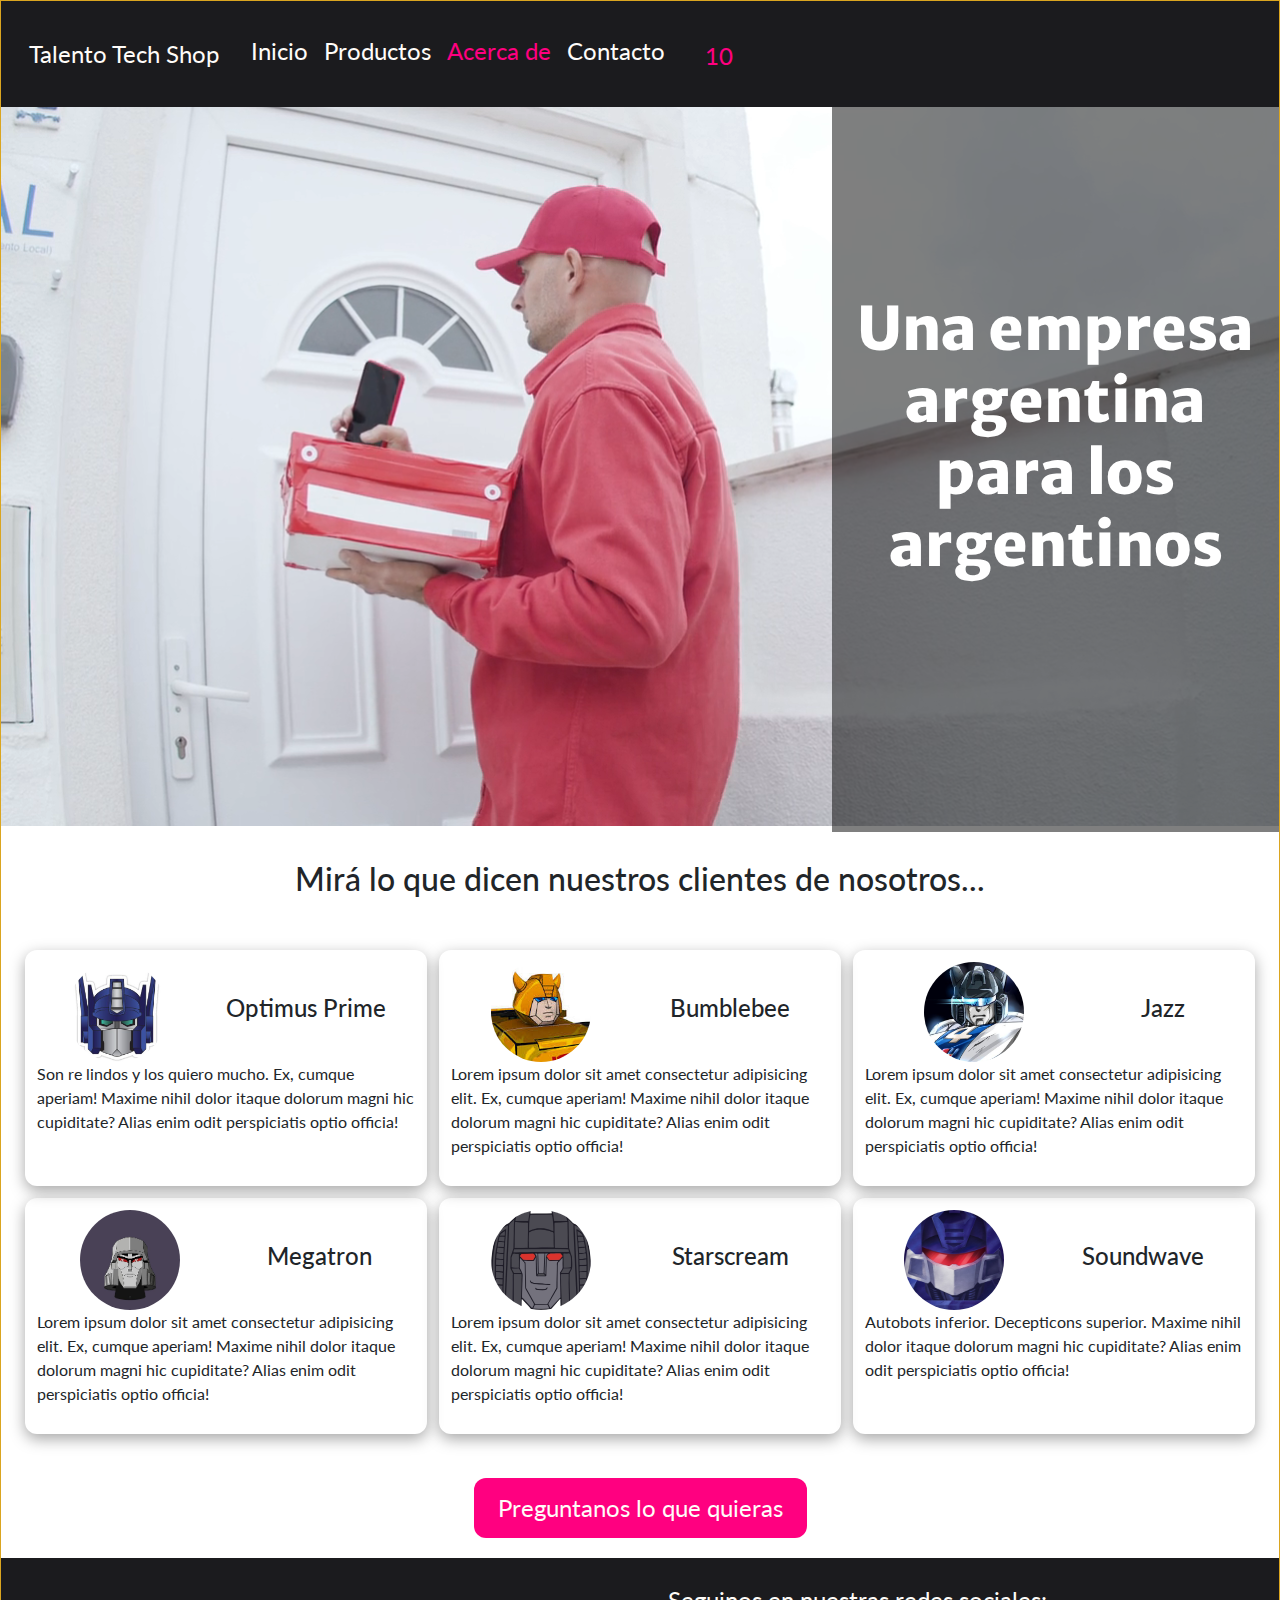
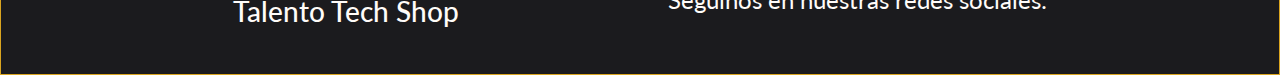
==== commit 40aa9744: "La navbar de Bootstrap esta mejor pero no bien" ====
--- a/html/acerca-de.html
+++ b/html/acerca-de.html
@@ -52,16 +52,17 @@
                             <li class="nav-item">
                                 <a class="nav-link" href="contacto.html">Contacto</a>
                             </li>
+
+                            <!--EL ICONO DEL CARRITO -->
+                            <li class="nav-item">
+                                <a class="nav-link" href="#">
+                                    <i class="fa-solid fa-cart-shopping icono-carrito"></i>
+                                    <span class="numero-carrito" id="numero-carrito">10</span>
+                                </a>
+                            </li>
+
                         </ul>
 
-                        <!--EL ICONO DEL CARRITO-->
-                        <div class="contenedor-carrito">
-                            <a href="#">
-                                <i class="fa-solid fa-cart-shopping"></i>
-                            </a>
-            
-                            <span class="numero-carrito" id="numero-carrito">10</span>
-                        </div> <!-- fin div carrito-->
         
                     </div> <!--fin contenedor links-->
                 </div> <!--fin container fluid--> 
--- a/css/navbar.css
+++ b/css/navbar.css
@@ -1,5 +1,6 @@
 header{
-    height: var(--header-height);
+    /*Si le pongo altura al header el nav de Bootstrap explota como el Volcan Krakatoa */
+    /*height: var(--header-height);*/
     padding: 1rem;
     display: flex;
     align-items: center;
@@ -12,6 +13,7 @@
 
 
 /* Reescribiendo estilos de Bootstrap que no me sirven */
+/* ______________________________________________________ */
 
 nav{
     background-color: var(--color-eerie-black);
@@ -20,7 +22,9 @@
 
 .navbar-brand,.nav-link{
     color: var(--color-baby-powder);
+    font-size: 1.5rem !important;
 }
+
 
 .icono-logo{
     margin-left: 0.5rem;
@@ -32,23 +36,21 @@
 }
 
 
-/*El icono del carrito*/
-.contenedor-carrito{
-    position: relative;
-    padding: 1.25rem;    
+.navbar-toggler-icon{
+    background-color:var(--color-baby-powder) !important;
 }
 
-.contenedor-carrito i{
+.icono-carrito{
     font-size: 1.75rem;
-
+    padding: 0.75rem;
+    /*position:relative*/
 }
 
 .numero-carrito{
-    position: absolute;
+    /* position: absolute;
     top: -6px;
     right: 0px;
-    font-size: 1.25rem;
-    
+    font-size: 1.25rem; */
     color: var(--color-rose);
 }
 
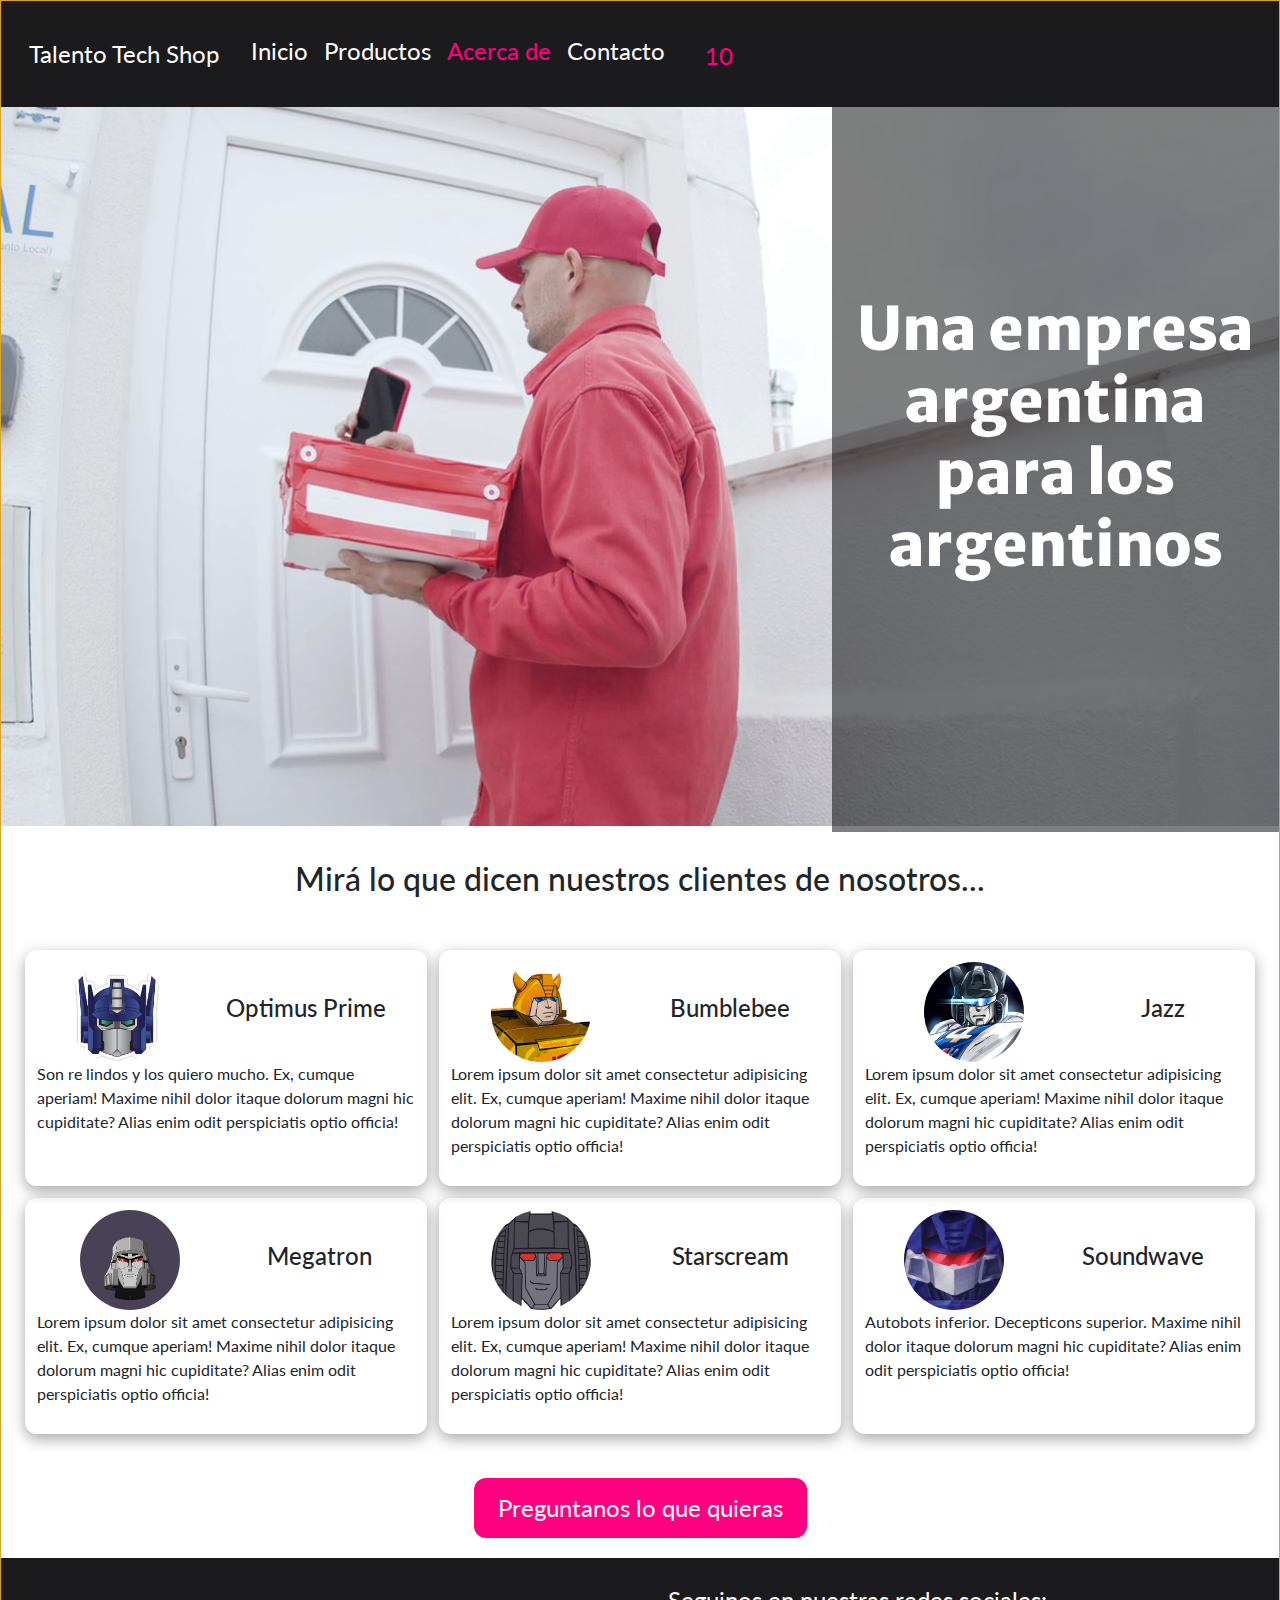
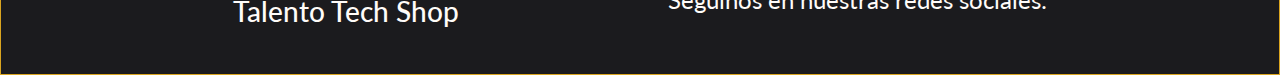
==== commit e3b976d6: "Se agregan carrito.html y sus estilos" ====
--- a/html/acerca-de.html
+++ b/html/acerca-de.html
@@ -55,7 +55,7 @@
 
                             <!--EL ICONO DEL CARRITO -->
                             <li class="nav-item">
-                                <a class="nav-link" href="#">
+                                <a class="nav-link" href="carrito.html">
                                     <i class="fa-solid fa-cart-shopping icono-carrito"></i>
                                     <span class="numero-carrito" id="numero-carrito">10</span>
                                 </a>
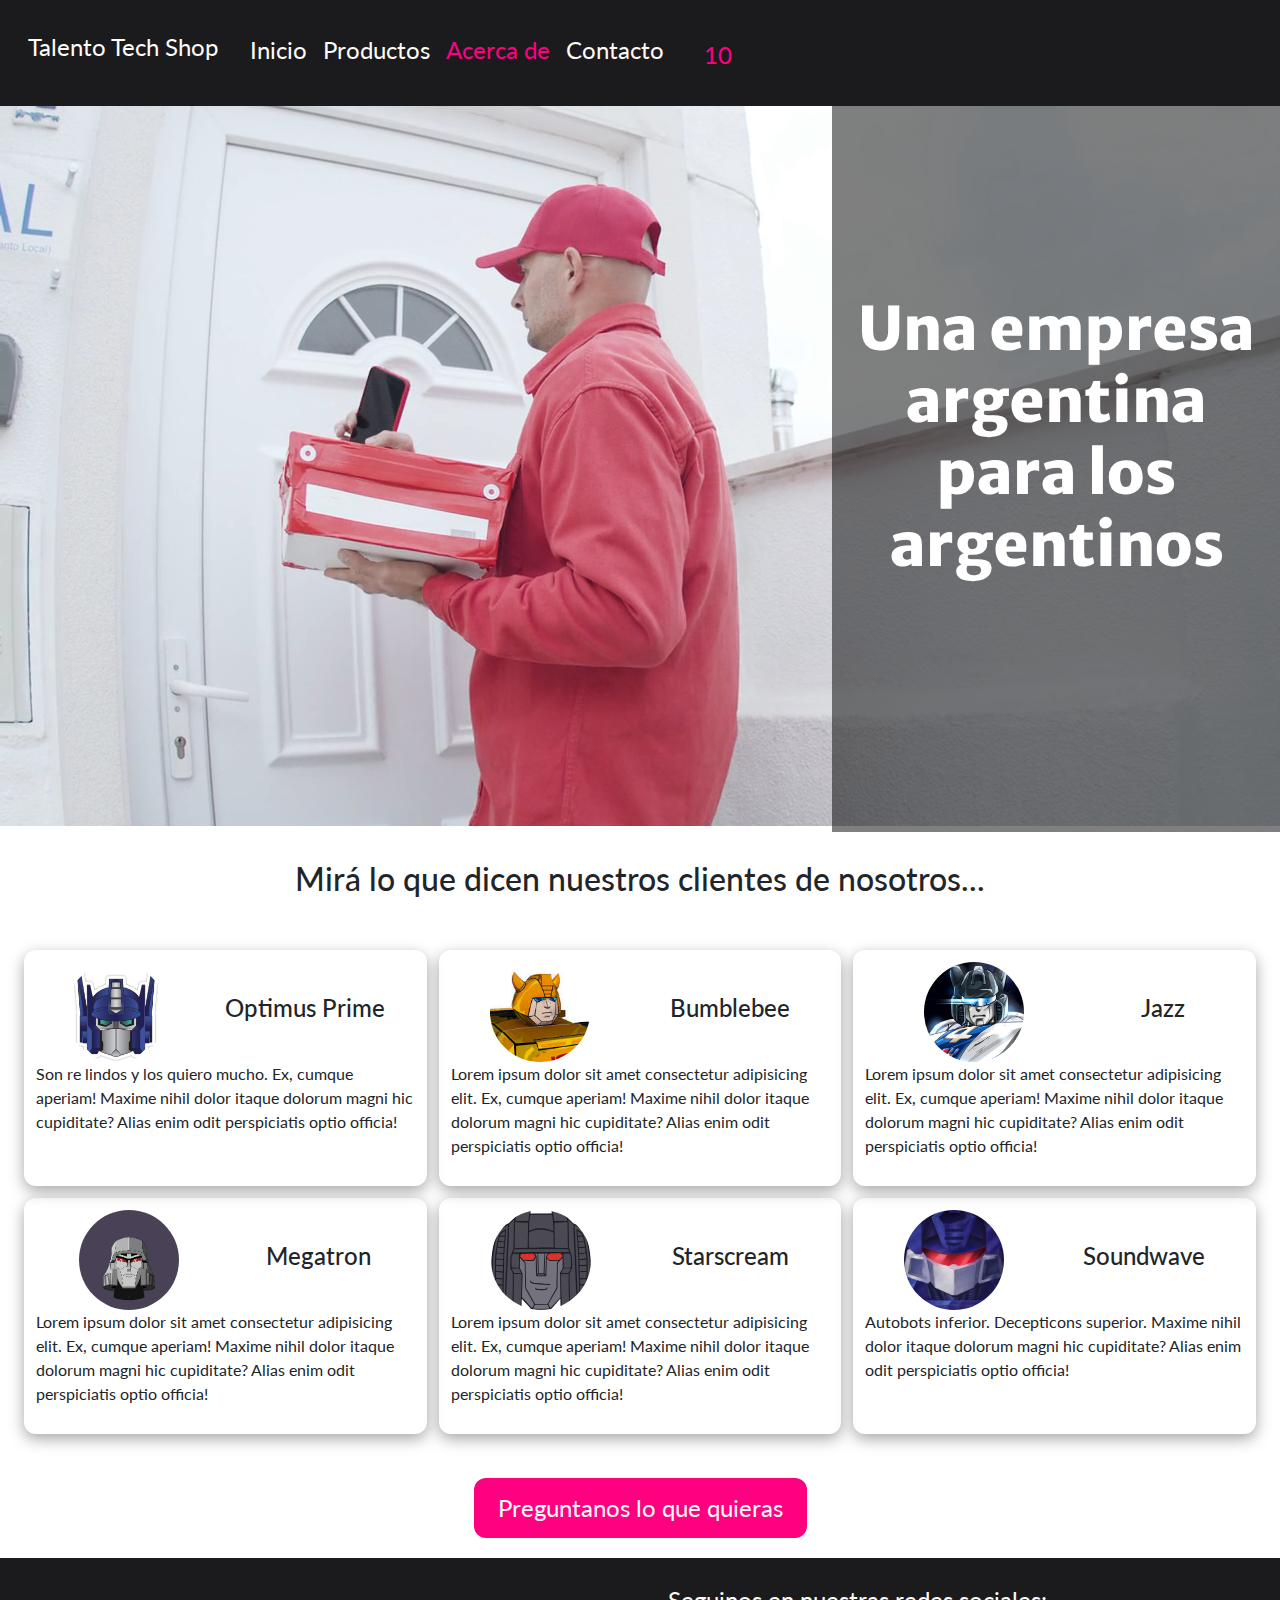
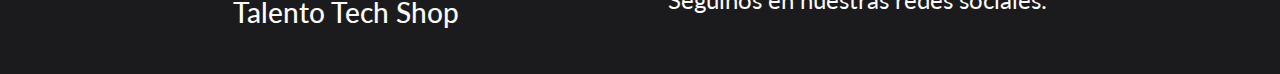
==== commit df26b0a0: "Cambios en media queries footer y funcionalidad boton hero" ====
--- a/html/acerca-de.html
+++ b/html/acerca-de.html
@@ -25,9 +25,9 @@
 
             <!--NAV CON BOOTSTRAP-->    
             <nav class="navbar navbar-expand-lg">
-                <div class="container-fluid">
+                <div class="container-fluid d-flex align-items-start">
                     <!--LOGO-->
-                    <a class="navbar-brand" href="#">Talento Tech Shop <span><i class="fa-solid fa-gift icono-logo"></i></span></a>
+                    <a class="navbar-brand" href="../index.html">Talento Tech Shop <span><i class="fa-solid fa-gift icono-logo"></i></span></a>
                     <!--BOTON MENU MOVIL-->
                     <button class="navbar-toggler" type="button" data-bs-toggle="collapse" data-bs-target="#navbarTogglerDemo02" aria-controls="navbarTogglerDemo02" aria-expanded="false" aria-label="Toggle navigation">
                         <span class="navbar-toggler-icon"></span>
@@ -90,7 +90,7 @@
 
 
             <section class="resenhas">
-                <h2>Mirá lo que dicen nuestros clientes de nosotros...</h2>
+                <h2 id="inicio-resenhas">Mirá lo que dicen nuestros clientes de nosotros...</h2>
 
                 <div class="resenhas-contenedor">
 
--- a/css/global.css
+++ b/css/global.css
@@ -71,9 +71,6 @@
 .contenedor-principal{
     max-width: 1320px;
     margin: 0 auto;
-
-    /*debug*/
-    border: 1px solid goldenrod;
 }
 
 .cta-btn{
--- a/css/footer.css
+++ b/css/footer.css
@@ -30,4 +30,18 @@
 
 .footer-contenido i{
     font-size: 2rem;
+}
+
+
+/* MEDIA QUERIES */
+/* ____________________________________________ */
+
+@media screen and (max-width: 767px){
+    #footer{
+        flex-direction: column;
+    }
+
+    .footer-contenido p{
+        text-align: center;
+    }
 }